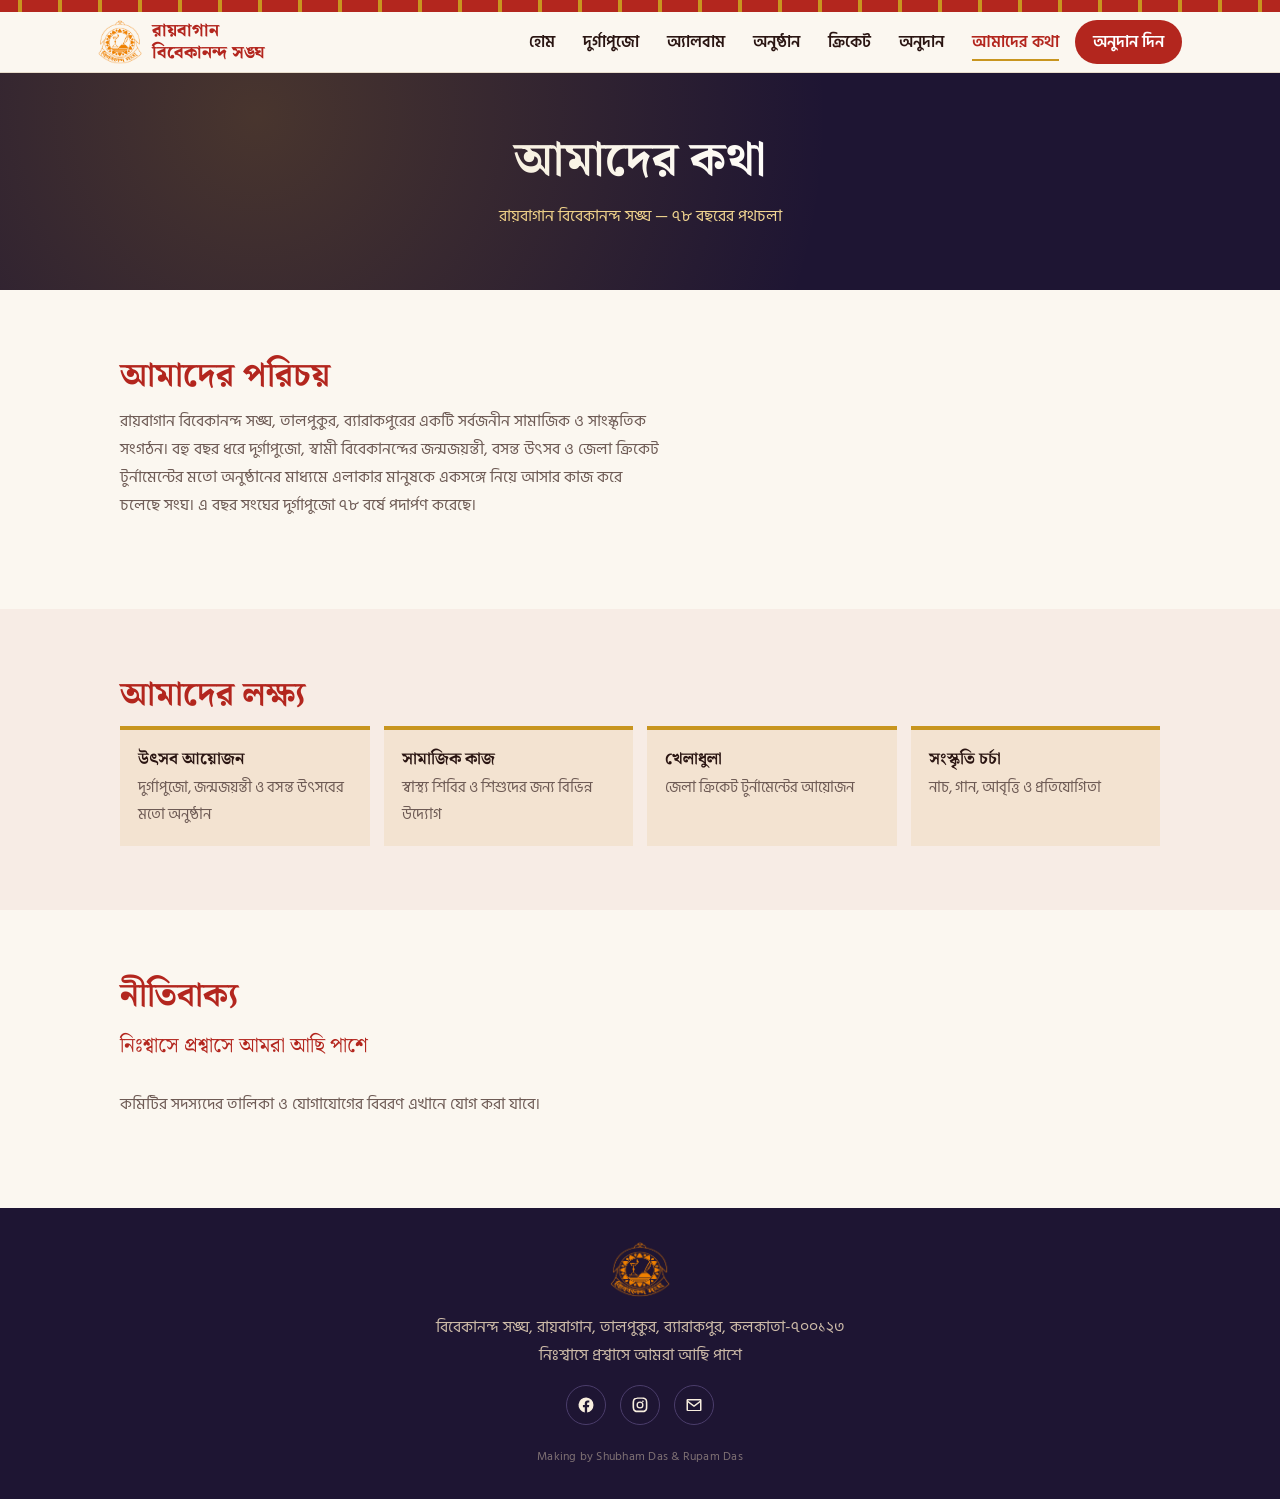
==== about.html @ 4ec78c26 "Add files via upload" ====
<!DOCTYPE html>
<html lang="bn">
<head>
<meta charset="utf-8">
<meta name="viewport" content="width=device-width, initial-scale=1, viewport-fit=cover">
<meta name="description" content="রায়বাগান বিবেকানন্দ সঙ্ঘের ইতিহাস, উদ্দেশ্য ও কমিটির পরিচিতি।">
<title>আমাদের কথা | রায়বাগান বিবেকানন্দ সঙ্ঘ</title>
<link rel="icon" href="assets/logo.png">
<link rel="stylesheet" href="css/style.css">
</head>
<body>
<div class="paar"></div>
<header>
<div class="bar">
<a class="brand" href="index.html"><img src="assets/logo.png" alt="লোগো">রায়বাগান<br>বিবেকানন্দ সঙ্ঘ</a>
<button class="burger" aria-label="মেনু" aria-controls="menu" aria-expanded="false"><span></span></button>
<nav id="menu"><ul>
<li><a class="" href="index.html">হোম</a></li>
<li><a class="" href="durga-puja.html">দুর্গাপুজো</a></li>
<li><a class="" href="album.html">অ্যালবাম</a></li>
<li><a class="" href="events.html">অনুষ্ঠান</a></li>
<li><a class="" href="cricket.html">ক্রিকেট</a></li>
<li><a class="" href="anudan.html">অনুদান</a></li>
<li><a class="active" href="about.html">আমাদের কথা</a></li>
<li><a class="cta" href="anudan.html">অনুদান দিন</a></li>
</ul></nav>
</div>
</header>
<div id="shade"></div>

<div class="pagehead"><h1>আমাদের কথা</h1><p>রায়বাগান বিবেকানন্দ সঙ্ঘ — ৭৮ বছরের পথচলা</p></div>

<section class="sec" data-reveal><div class="wrap">
<h2>আমাদের পরিচয়</h2>
<p class="sub">রায়বাগান বিবেকানন্দ সঙ্ঘ, তালপুকুর, ব্যারাকপুরের একটি সর্বজনীন সামাজিক ও সাংস্কৃতিক সংগঠন। বহু বছর ধরে দুর্গাপুজো, স্বামী বিবেকানন্দের জন্মজয়ন্তী, বসন্ত উৎসব ও জেলা ক্রিকেট টুর্নামেন্টের মতো অনুষ্ঠানের মাধ্যমে এলাকার মানুষকে একসঙ্গে নিয়ে আসার কাজ করে চলেছে সংঘ। এ বছর সংঘের দুর্গাপুজো ৭৮ বর্ষে পদার্পণ করেছে।</p>
</div></section>

<section class="sec alt" data-reveal><div class="wrap">
<h2>আমাদের লক্ষ্য</h2>
<div class="grid">
<div class="card"><h3>উৎসব আয়োজন</h3><p>দুর্গাপুজো, জন্মজয়ন্তী ও বসন্ত উৎসবের মতো অনুষ্ঠান</p></div>
<div class="card"><h3>সামাজিক কাজ</h3><p>স্বাস্থ্য শিবির ও শিশুদের জন্য বিভিন্ন উদ্যোগ</p></div>
<div class="card"><h3>খেলাধুলা</h3><p>জেলা ক্রিকেট টুর্নামেন্টের আয়োজন</p></div>
<div class="card"><h3>সংস্কৃতি চর্চা</h3><p>নাচ, গান, আবৃত্তি ও প্রতিযোগিতা</p></div>
</div>
</div></section>

<section class="sec" data-reveal><div class="wrap">
<h2>নীতিবাক্য</h2>
<p class="sub" style="font-family:'Noto Serif Bengali',serif;font-size:1.3rem;color:var(--red)">নিঃশ্বাসে প্রশ্বাসে আমরা আছি পাশে</p>
<p class="sub">কমিটির সদস্যদের তালিকা ও যোগাযোগের বিবরণ এখানে যোগ করা যাবে।</p>
</div></section>

<footer>
<img class="logo" src="assets/logo.png" alt="">
<p>বিবেকানন্দ সঙ্ঘ, রায়বাগান, তালপুকুর, ব্যারাকপুর, কলকাতা-৭০০১২৩<br>নিঃশ্বাসে প্রশ্বাসে আমরা আছি পাশে</p>
<div class="social">
<a href="https://facebook.com/" target="_blank" rel="noopener" aria-label="Facebook"><svg viewBox="0 0 24 24"><path d="M22 12a10 10 0 1 0-11.6 9.9v-7H7.9V12h2.5V9.8c0-2.5 1.5-3.9 3.8-3.9 1.1 0 2.2.2 2.2.2v2.4h-1.3c-1.2 0-1.6.8-1.6 1.6V12h2.8l-.4 2.9h-2.4v7A10 10 0 0 0 22 12"/></svg></a>
<a href="https://instagram.com/" target="_blank" rel="noopener" aria-label="Instagram"><svg viewBox="0 0 24 24"><path d="M12 2c2.7 0 3.1 0 4.1.1 1.1 0 1.8.2 2.4.5.7.2 1.2.6 1.7 1.1.5.5.8 1 1.1 1.7.2.6.4 1.3.5 2.4.1 1 .1 1.4.1 4.1s0 3.1-.1 4.1c0 1.1-.2 1.8-.5 2.4-.2.7-.6 1.2-1.1 1.7-.5.5-1 .8-1.7 1.1-.6.2-1.3.4-2.4.5-1 .1-1.4.1-4.1.1s-3.1 0-4.1-.1c-1.1 0-1.8-.2-2.4-.5-.7-.2-1.2-.6-1.7-1.1-.5-.5-.8-1-1.1-1.7-.2-.6-.4-1.3-.5-2.4C2 15.1 2 14.7 2 12s0-3.1.1-4.1c0-1.1.2-1.8.5-2.4.2-.7.6-1.2 1.1-1.7.5-.5 1-.8 1.7-1.1.6-.2 1.3-.4 2.4-.5C9 2 9.3 2 12 2m0 1.8c-2.6 0-3 0-4 .1-.9 0-1.4.2-1.7.3-.4.2-.7.4-1 .7-.3.3-.5.6-.7 1-.1.3-.3.8-.3 1.7-.1 1-.1 1.4-.1 4s0 3 .1 4c0 .9.2 1.4.3 1.7.2.4.4.7.7 1 .3.3.6.5 1 .7.3.1.8.3 1.7.3 1 .1 1.4.1 4 .1s3 0 4-.1c.9 0 1.4-.2 1.7-.3.4-.2.7-.4 1-.7.3-.3.5-.6.7-1 .1-.3.3-.8.3-1.7.1-1 .1-1.4.1-4s0-3-.1-4c0-.9-.2-1.4-.3-1.7-.2-.4-.4-.7-.7-1-.3-.3-.6-.5-1-.7-.3-.1-.8-.3-1.7-.3-1-.1-1.4-.1-4-.1m0 3.5a4.7 4.7 0 1 1 0 9.4 4.7 4.7 0 0 1 0-9.4m0 1.8a2.9 2.9 0 1 0 0 5.8 2.9 2.9 0 0 0 0-5.8m5-2a1.1 1.1 0 1 1-2.2 0 1.1 1.1 0 0 1 2.2 0"/></svg></a>
<a href="mailto:roybaganvs@gmail.com" target="_blank" rel="noopener" aria-label="Email"><svg viewBox="0 0 24 24"><path d="M2 5.5A1.5 1.5 0 0 1 3.5 4h17A1.5 1.5 0 0 1 22 5.5v13a1.5 1.5 0 0 1-1.5 1.5h-17A1.5 1.5 0 0 1 2 18.5v-13m2 .4v.5l8 5.8 8-5.8v-.5H4m16 2.9-7.4 5.4a1 1 0 0 1-1.2 0L4 8.8v9.7h16V8.8"/></svg></a>
</div>
<p class="credit">Making by Shubham Das &amp; Rupam Das</p>
</footer>
<script src="js/main.js"></script>
</body>
</html>
---- css/style.css ----
@import url('https://fonts.googleapis.com/css2?family=Noto+Serif+Bengali:wght@500;800&family=Hind+Siliguri:wght@400;500;600&display=swap');
:root{--paper:#FBF7F0;--ink:#2A1512;--red:#B3261E;--gold:#C8951F;--night:#1E1533;--mute:#6E5B55;--line:#E7DCCB}
*{box-sizing:border-box}
html{scroll-behavior:smooth;scroll-padding-top:80px;width:100%;max-width:100%;overflow-x:hidden}
body{margin:0;width:100%;max-width:100%;background:var(--paper);color:var(--ink);font-family:'Hind Siliguri',system-ui,sans-serif;line-height:1.75;overflow-x:hidden}
.wrap,section,header,footer,.hero,.pagehead{max-width:100vw}
h1,h2,h3,h4{font-family:'Noto Serif Bengali',Georgia,serif;line-height:1.35;margin:0}
a{color:inherit;text-decoration:none}
img{max-width:100%;display:block}
.wrap{max-width:1080px;margin:0 auto;padding:0 20px}
.paar{height:12px;background:repeating-linear-gradient(90deg,var(--red) 0 18px,var(--gold) 18px 22px,var(--red) 22px 40px)}

/* header */
header{position:sticky;top:0;z-index:50;background:rgba(251,247,240,.96);backdrop-filter:blur(8px);border-bottom:1px solid var(--line)}
.bar{display:flex;align-items:center;justify-content:space-between;gap:14px;max-width:1120px;margin:auto;padding:8px 18px}
.brand{display:flex;align-items:center;gap:10px;font-family:'Noto Serif Bengali',serif;font-weight:800;color:var(--red);font-size:clamp(.9rem,3.2vw,1.1rem);line-height:1.25}
.brand img{width:44px;height:44px;transition:transform .6s}
.brand:hover img{transform:rotate(360deg) scale(1.08)}
#menu ul{display:flex;gap:4px;list-style:none;margin:0;padding:0}
#menu a{position:relative;display:block;padding:8px 12px;font-weight:600;transition:color .25s,transform .25s}
#menu a:after{content:"";position:absolute;left:12px;right:12px;bottom:3px;height:2px;background:var(--gold);transform:scaleX(0);transform-origin:left;transition:transform .3s}
#menu a:hover,#menu a.active{color:var(--red)}
#menu a:hover:after,#menu a.active:after{transform:scaleX(1)}
#menu a.cta{background:var(--red);color:#fff;border-radius:999px;padding:8px 18px}
#menu a.cta:after{display:none}
#menu a.cta:hover{background:var(--gold);color:var(--ink)}
.burger{display:none;width:44px;height:44px;border:1px solid var(--line);border-radius:10px;background:#fff;cursor:pointer;padding:0;position:relative;z-index:70}
.burger:before,.burger span,.burger:after{content:"";position:absolute;left:11px;right:11px;height:2px;background:var(--red);transition:.3s}
.burger:before{top:14px}.burger span{top:21px}.burger:after{top:28px}
header.open .burger:before{top:21px;transform:rotate(45deg)}
header.open .burger:after{top:21px;transform:rotate(-45deg)}
header.open .burger span{opacity:0}
#shade{display:none}
@media(max-width:860px){
 .burger{display:block}
 #menu{position:fixed;top:0;right:0;bottom:0;width:min(78vw,300px);background:var(--night);padding:84px 22px 24px;transform:translateX(105%);transition:transform .4s cubic-bezier(.2,.8,.2,1);z-index:60;overflow-y:auto}
 #menu ul{flex-direction:column;gap:4px}
 #menu a{color:#F8EEDF;font-size:1.1rem;padding:12px 8px;border-bottom:1px solid #3A2F55}
 #menu a:hover,#menu a.active{color:var(--gold)}#menu a:after{display:none}
 #menu a.cta{margin-top:12px;text-align:center;border:0}
 header.open #menu{transform:none}
 header.open #shade{display:block;position:fixed;inset:0;background:rgba(0,0,0,.5);z-index:55}
}

/* hero */
.hero{position:relative;background:var(--night);color:#F8EEDF;text-align:center;overflow:hidden;min-height:min(84vh,720px);display:flex;align-items:center;justify-content:center}
.slide{position:absolute;inset:0;opacity:0;transition:opacity 1.6s ease}
.slide.on{opacity:1}
.slide i{position:absolute;inset:-24px;background-size:cover;background-position:center;filter:blur(22px) brightness(.7)}
.slide b{position:absolute;inset:0;background-size:contain;background-position:center;background-repeat:no-repeat}
.hero:after{content:"";position:absolute;inset:0;background:linear-gradient(180deg,rgba(20,10,28,.5),rgba(20,10,28,.78));z-index:1}
.hero .in{position:relative;z-index:2;padding:48px 18px 70px;width:100%}
.hero .biglogo{width:clamp(76px,18vw,116px);display:block;margin:0 auto 12px;filter:drop-shadow(0 2px 8px rgba(0,0,0,.6))}
.hero h1{font-size:clamp(1.9rem,7.5vw,4.2rem);font-weight:800;text-shadow:0 3px 18px rgba(0,0,0,.7)}
.hero .en{margin:4px 0 0;color:#F3D896;font-weight:500;letter-spacing:.05em;font-size:clamp(1rem,3vw,1.25rem)}
.tag{display:inline-block;margin-top:20px;padding:8px 18px;border-top:2px solid var(--gold);border-bottom:2px solid var(--gold);font-family:'Noto Serif Bengali',serif;font-size:clamp(1rem,3.4vw,1.5rem)}
.btns{display:flex;gap:12px;flex-wrap:wrap;justify-content:center;margin-top:24px}
.btn{display:inline-block;padding:11px 22px;border-radius:999px;font-weight:600;border:2px solid var(--gold);color:#fff;transition:transform .25s,background .25s}
.btn:hover{transform:translateY(-3px)}
.btn.fill{background:var(--gold);color:var(--ink)}
#dots{position:absolute;bottom:16px;left:0;right:0;display:flex;justify-content:center;gap:8px;z-index:3}
#dots button{width:11px;height:11px;border-radius:50%;border:1px solid #F3D896;background:transparent;padding:0;cursor:pointer}
#dots button.on{background:#F3D896}

/* page header (inner pages) */
.pagehead{background:var(--night);color:#F8EEDF;text-align:center;padding:56px 18px 44px;position:relative;overflow:hidden}
.pagehead h1{font-size:clamp(1.8rem,6vw,3rem);color:#fff}
.pagehead p{color:#F3D896;margin-top:8px}
.pagehead:before{content:"";position:absolute;inset:0;background:radial-gradient(circle at 20% 20%,rgba(200,149,31,.25),transparent 55%)}

/* sections / reveal */
.sec{padding:clamp(40px,8vw,64px) 0}
.sec h2{font-size:clamp(1.4rem,4.5vw,2.1rem);color:var(--red);margin-bottom:8px}
.sub{color:var(--mute);max-width:60ch;margin:0 0 26px}
.alt{background:rgba(179,38,30,.05)}
.dark{background:var(--night);color:#F8EEDF}.dark h2{color:var(--gold)}.dark .sub{color:#CDBBA8}
/* content is visible by default; JS only adds a subtle fade-in.
   if JS ever fails to load, nothing stays hidden. */
.reveal-pre{opacity:0;transform:translateY(24px);transition:opacity .7s ease,transform .7s ease}
.reveal-pre.reveal-show{opacity:1;transform:none}

.grid{display:grid;grid-template-columns:repeat(auto-fit,minmax(200px,1fr));gap:14px}
.card{padding:18px;border-top:4px solid var(--gold);background:rgba(200,149,31,.1);transition:transform .3s}
.card:hover{transform:translateY(-5px)}
.card h3{font-size:1.05rem;margin-bottom:4px}.card p{margin:0;color:var(--mute);font-size:.95rem}

.gal{display:grid;grid-template-columns:repeat(auto-fit,minmax(220px,1fr));gap:16px}
.gal figure{margin:0;border-radius:6px;overflow:hidden;background:#000;position:relative}
.gal img{width:100%;height:280px;object-fit:cover;transition:transform .5s}
.gal figure:hover img{transform:scale(1.07)}
.gal figcaption{position:absolute;left:0;right:0;bottom:0;padding:10px 12px;background:linear-gradient(0deg,rgba(0,0,0,.75),transparent);color:#fff;font-size:.9rem}

.yr{display:flex;flex-direction:column;justify-content:flex-end;min-height:190px;padding:16px;color:#fff;border-radius:4px 4px 40px 4px;transition:transform .3s}
.yr:hover{transform:translateY(-6px) rotate(-1deg)}
.yr b{font-family:'Noto Serif Bengali',serif;font-size:1.7rem}.yr span{font-size:.85rem;opacity:.9}
.y1{background:linear-gradient(160deg,#B3261E,#5B0F2B)}.y2{background:linear-gradient(160deg,#C8951F,#7A4A0C)}.y3{background:linear-gradient(160deg,#3D2C6B,#1E1533)}.y4{background:linear-gradient(160deg,#1F6F5C,#0F3B33)}

.fix{display:grid;gap:10px;max-width:640px}
.fix div{display:flex;justify-content:space-between;gap:12px;flex-wrap:wrap;padding:12px 16px;border:1px solid #4B3D6B;border-radius:6px;transition:border-color .3s}
.fix div:hover{border-color:var(--gold)}

.formbox{display:flex;gap:20px;align-items:center;justify-content:space-between;flex-wrap:wrap;border:2px dashed var(--red);padding:24px;border-radius:8px}
.formbox h2{margin:0 0 4px}.formbox .sub{margin:0}

/* donation page */
.donate-grid{display:grid;grid-template-columns:repeat(auto-fit,minmax(240px,1fr));gap:18px;margin-top:8px}
.dcard{background:#fff;border:1px solid var(--line);border-radius:10px;padding:22px;text-align:center;transition:transform .3s,box-shadow .3s}
.dcard:hover{transform:translateY(-6px);box-shadow:0 12px 28px rgba(179,38,30,.12)}
.dcard .ic{font-size:2rem}
.dcard h3{margin:10px 0 6px;color:var(--red)}
.upi-box{background:var(--night);color:#F8EEDF;border-radius:10px;padding:26px;display:flex;gap:20px;align-items:center;flex-wrap:wrap;justify-content:space-between}
.upi-box code{background:rgba(255,255,255,.1);padding:8px 14px;border-radius:6px;font-size:1.05rem;color:var(--gold)}
.thanks{border-left:4px solid var(--gold);padding:14px 18px;background:rgba(200,149,31,.08);margin-top:24px}

/* footer */
footer{background:var(--night);color:#CDBBA8;text-align:center;padding:34px 18px 20px}
footer .logo{width:60px;margin:0 auto 10px}
.social{display:flex;gap:14px;justify-content:center;margin:16px 0}
.social a{width:40px;height:40px;border-radius:50%;border:1px solid #4B3D6B;display:flex;align-items:center;justify-content:center;transition:transform .25s,background .25s,border-color .25s}
.social a:hover{transform:translateY(-4px);background:var(--gold);border-color:var(--gold)}
.social svg{width:18px;height:18px;fill:#F8EEDF}
.social a:hover svg{fill:#1E1533}
.credit{font-size:.72rem;opacity:.55;margin-top:22px;letter-spacing:.02em}
:focus-visible{outline:3px solid var(--gold);outline-offset:3px}
@media(prefers-reduced-motion:reduce){*{animation-duration:.01s!important;transition:none!important}html{scroll-behavior:auto}}

/* opening splash — logo intro on the homepage */
#splash{position:fixed;inset:0;z-index:100;background:var(--night);display:flex;align-items:center;justify-content:center;text-align:center;color:#F8EEDF;animation:splashOut .9s ease 2.6s forwards}
.nosplash #splash{display:none}
.sp-in{padding:24px}
.sp-logo{position:relative;width:min(46vw,190px);height:min(46vw,190px);margin:0 auto 20px}
.sp-logo img{width:100%;height:100%;object-fit:contain;animation:sp-pop 1.1s cubic-bezier(.2,.9,.3,1.2) both}
.sp-logo:before{content:"";position:absolute;inset:-14px;border:2px dashed var(--gold);border-radius:50%;animation:sp-spin 9s linear infinite;opacity:.8}
#splash h2{font-family:'Noto Serif Bengali',serif;font-size:clamp(1.5rem,6vw,2.4rem);animation:sp-rise .9s ease .6s both}
#splash p{margin:6px 0 0;color:#F3D896;font-size:clamp(1rem,3.6vw,1.3rem);animation:sp-rise .9s ease 1s both}
@keyframes sp-pop{from{opacity:0;transform:scale(.5) rotate(-12deg)}to{opacity:1;transform:none}}
@keyframes sp-rise{from{opacity:0;transform:translateY(16px)}to{opacity:1;transform:none}}
@keyframes sp-spin{to{transform:rotate(360deg)}}
@keyframes splashOut{to{opacity:0;visibility:hidden;pointer-events:none}}
@media(prefers-reduced-motion:reduce){#splash{animation:splashOut .01s linear 1.2s forwards}.sp-logo img,#splash h2,#splash p{animation:none;opacity:1}}
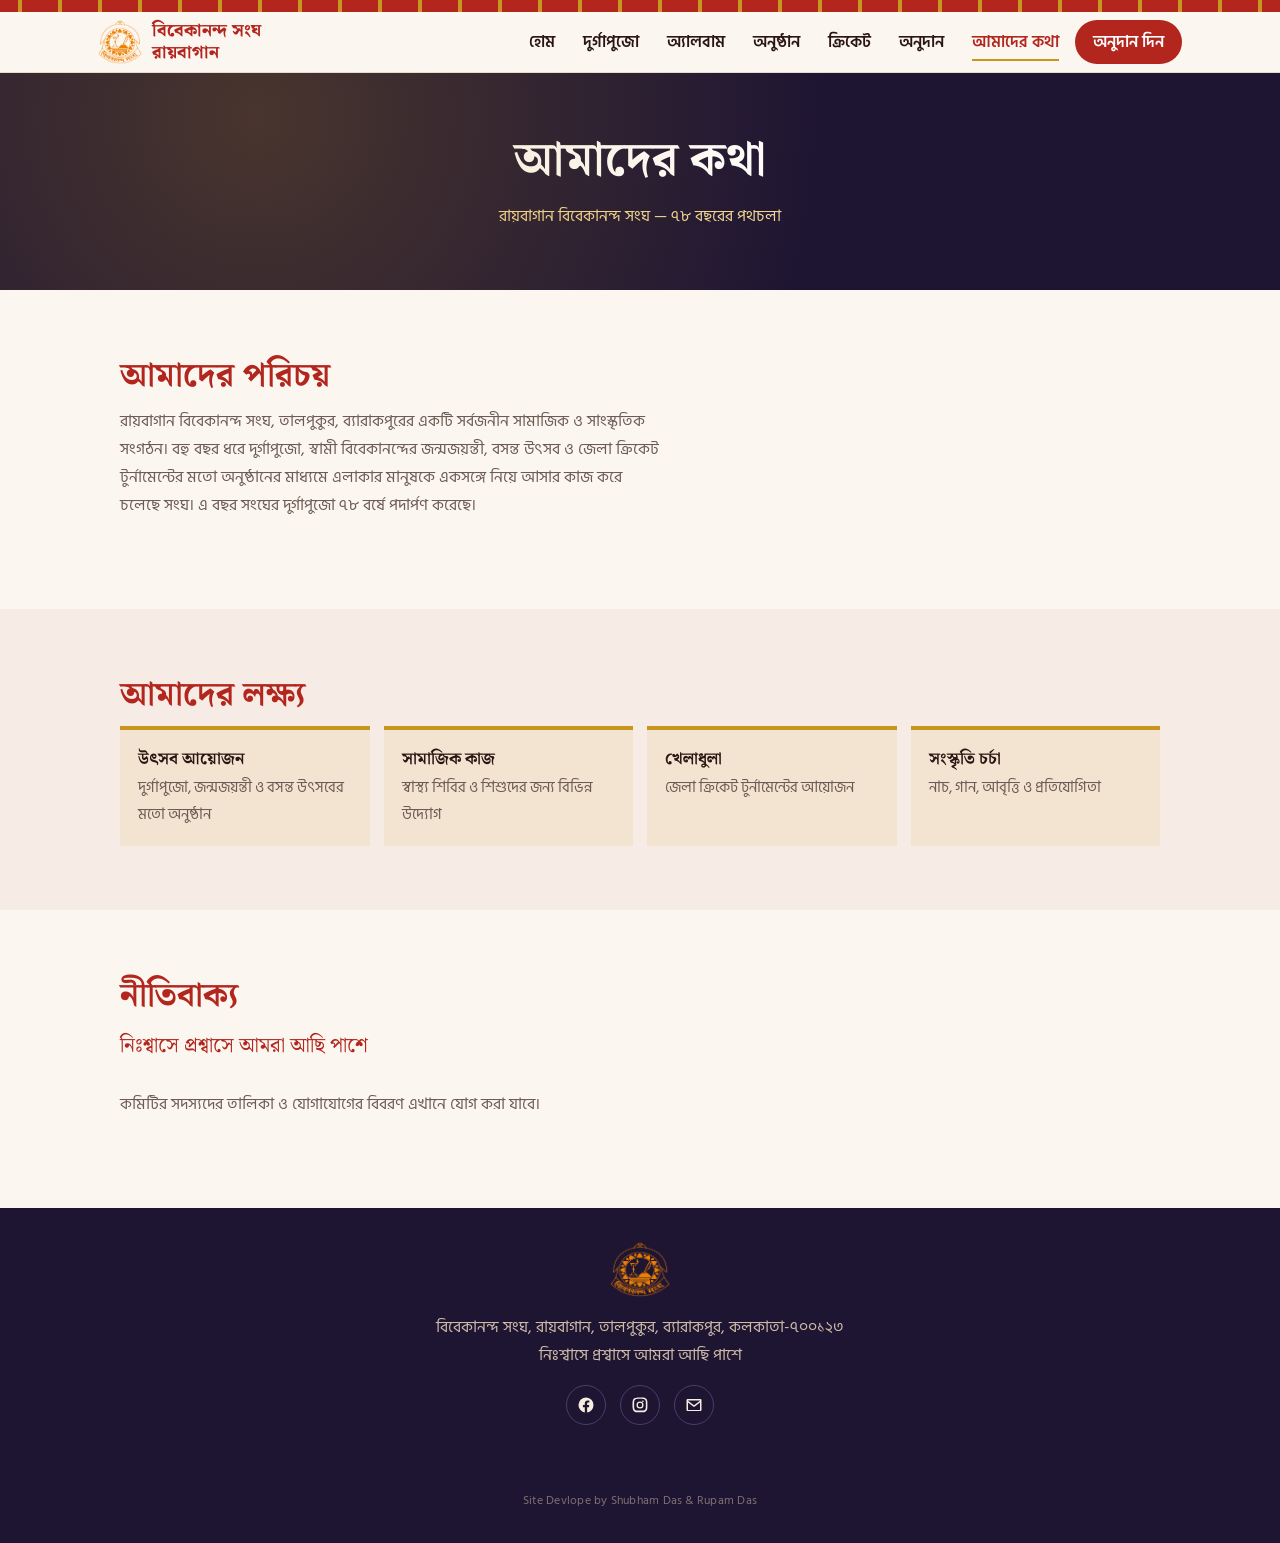
==== commit 212b6c9c: "Update about.html" ====
--- a/about.html
+++ b/about.html
@@ -3,8 +3,20 @@
 <head>
 <meta charset="utf-8">
 <meta name="viewport" content="width=device-width, initial-scale=1, viewport-fit=cover">
-<meta name="description" content="রায়বাগান বিবেকানন্দ সঙ্ঘের ইতিহাস, উদ্দেশ্য ও কমিটির পরিচিতি।">
-<title>আমাদের কথা | রায়বাগান বিবেকানন্দ সঙ্ঘ</title>
+<meta name="description" content="রায়বাগান বিবেকানন্দ সংঘের ইতিহাস, উদ্দেশ্য ও কমিটির পরিচিতি।">
+<meta property="og:type" content="website">
+<meta property="og:site_name" content="রায়বাগান বিবেকানন্দ সংঘ">
+<meta property="og:title" content="আমাদের কথা | রায়বাগান বিবেকানন্দ সংঘ">
+<meta property="og:description" content="রায়বাগান বিবেকানন্দ সংঘের ইতিহাস, উদ্দেশ্য ও কমিটির পরিচিতি।">
+<meta property="og:image" content="https://suvo2007.github.io/roybagan-vivekananda-sangha/assets/og-image.jpg">
+<meta property="og:url" content="https://suvo2007.github.io/roybagan-vivekananda-sangha/about.html">
+<meta property="og:locale" content="bn_IN">
+<meta name="twitter:card" content="summary_large_image">
+<meta name="twitter:title" content="আমাদের কথা | রায়বাগান বিবেকানন্দ সংঘ">
+<meta name="twitter:description" content="রায়বাগান বিবেকানন্দ সংঘের ইতিহাস, উদ্দেশ্য ও কমিটির পরিচিতি।">
+<meta name="twitter:image" content="https://suvo2007.github.io/roybagan-vivekananda-sangha/assets/og-image.jpg">
+<link rel="canonical" href="https://suvo2007.github.io/roybagan-vivekananda-sangha/about.html">
+<title>আমাদের কথা | রায়বাগান বিবেকানন্দ সংঘ</title>
 <link rel="icon" href="assets/logo.png">
 <link rel="stylesheet" href="css/style.css">
 </head>
@@ -12,8 +24,9 @@
 <div class="paar"></div>
 <header>
 <div class="bar">
-<a class="brand" href="index.html"><img src="assets/logo.png" alt="লোগো">রায়বাগান<br>বিবেকানন্দ সঙ্ঘ</a>
-<button class="burger" aria-label="মেনু" aria-controls="menu" aria-expanded="false"><span></span></button>
+<input type="checkbox" id="menuToggle" class="menuToggle">
+<a class="brand" href="index.html"><img src="assets/logo.png" alt="লোগো">বিবেকানন্দ সংঘ<br>রায়বাগান</a>
+<label for="menuToggle" class="burger" aria-label="মেনু"><span></span></label>
 <nav id="menu"><ul>
 <li><a class="" href="index.html">হোম</a></li>
 <li><a class="" href="durga-puja.html">দুর্গাপুজো</a></li>
@@ -28,11 +41,11 @@
 </header>
 <div id="shade"></div>
 
-<div class="pagehead"><h1>আমাদের কথা</h1><p>রায়বাগান বিবেকানন্দ সঙ্ঘ — ৭৮ বছরের পথচলা</p></div>
+<div class="pagehead"><h1>আমাদের কথা</h1><p>রায়বাগান বিবেকানন্দ সংঘ — ৭৮ বছরের পথচলা</p></div>
 
 <section class="sec" data-reveal><div class="wrap">
 <h2>আমাদের পরিচয়</h2>
-<p class="sub">রায়বাগান বিবেকানন্দ সঙ্ঘ, তালপুকুর, ব্যারাকপুরের একটি সর্বজনীন সামাজিক ও সাংস্কৃতিক সংগঠন। বহু বছর ধরে দুর্গাপুজো, স্বামী বিবেকানন্দের জন্মজয়ন্তী, বসন্ত উৎসব ও জেলা ক্রিকেট টুর্নামেন্টের মতো অনুষ্ঠানের মাধ্যমে এলাকার মানুষকে একসঙ্গে নিয়ে আসার কাজ করে চলেছে সংঘ। এ বছর সংঘের দুর্গাপুজো ৭৮ বর্ষে পদার্পণ করেছে।</p>
+<p class="sub">রায়বাগান বিবেকানন্দ সংঘ, তালপুকুর, ব্যারাকপুরের একটি সর্বজনীন সামাজিক ও সাংস্কৃতিক সংগঠন। বহু বছর ধরে দুর্গাপুজো, স্বামী বিবেকানন্দের জন্মজয়ন্তী, বসন্ত উৎসব ও জেলা ক্রিকেট টুর্নামেন্টের মতো অনুষ্ঠানের মাধ্যমে এলাকার মানুষকে একসঙ্গে নিয়ে আসার কাজ করে চলেছে সংঘ। এ বছর সংঘের দুর্গাপুজো ৭৮ বর্ষে পদার্পণ করেছে।</p>
 </div></section>
 
 <section class="sec alt" data-reveal><div class="wrap">
@@ -53,14 +66,17 @@
 
 <footer>
 <img class="logo" src="assets/logo.png" alt="">
-<p>বিবেকানন্দ সঙ্ঘ, রায়বাগান, তালপুকুর, ব্যারাকপুর, কলকাতা-৭০০১২৩<br>নিঃশ্বাসে প্রশ্বাসে আমরা আছি পাশে</p>
+<p>বিবেকানন্দ সংঘ, রায়বাগান, তালপুকুর, ব্যারাকপুর, কলকাতা-৭০০১২৩<br>নিঃশ্বাসে প্রশ্বাসে আমরা আছি পাশে</p>
 <div class="social">
 <a href="https://facebook.com/" target="_blank" rel="noopener" aria-label="Facebook"><svg viewBox="0 0 24 24"><path d="M22 12a10 10 0 1 0-11.6 9.9v-7H7.9V12h2.5V9.8c0-2.5 1.5-3.9 3.8-3.9 1.1 0 2.2.2 2.2.2v2.4h-1.3c-1.2 0-1.6.8-1.6 1.6V12h2.8l-.4 2.9h-2.4v7A10 10 0 0 0 22 12"/></svg></a>
 <a href="https://instagram.com/" target="_blank" rel="noopener" aria-label="Instagram"><svg viewBox="0 0 24 24"><path d="M12 2c2.7 0 3.1 0 4.1.1 1.1 0 1.8.2 2.4.5.7.2 1.2.6 1.7 1.1.5.5.8 1 1.1 1.7.2.6.4 1.3.5 2.4.1 1 .1 1.4.1 4.1s0 3.1-.1 4.1c0 1.1-.2 1.8-.5 2.4-.2.7-.6 1.2-1.1 1.7-.5.5-1 .8-1.7 1.1-.6.2-1.3.4-2.4.5-1 .1-1.4.1-4.1.1s-3.1 0-4.1-.1c-1.1 0-1.8-.2-2.4-.5-.7-.2-1.2-.6-1.7-1.1-.5-.5-.8-1-1.1-1.7-.2-.6-.4-1.3-.5-2.4C2 15.1 2 14.7 2 12s0-3.1.1-4.1c0-1.1.2-1.8.5-2.4.2-.7.6-1.2 1.1-1.7.5-.5 1-.8 1.7-1.1.6-.2 1.3-.4 2.4-.5C9 2 9.3 2 12 2m0 1.8c-2.6 0-3 0-4 .1-.9 0-1.4.2-1.7.3-.4.2-.7.4-1 .7-.3.3-.5.6-.7 1-.1.3-.3.8-.3 1.7-.1 1-.1 1.4-.1 4s0 3 .1 4c0 .9.2 1.4.3 1.7.2.4.4.7.7 1 .3.3.6.5 1 .7.3.1.8.3 1.7.3 1 .1 1.4.1 4 .1s3 0 4-.1c.9 0 1.4-.2 1.7-.3.4-.2.7-.4 1-.7.3-.3.5-.6.7-1 .1-.3.3-.8.3-1.7.1-1 .1-1.4.1-4s0-3-.1-4c0-.9-.2-1.4-.3-1.7-.2-.4-.4-.7-.7-1-.3-.3-.6-.5-1-.7-.3-.1-.8-.3-1.7-.3-1-.1-1.4-.1-4-.1m0 3.5a4.7 4.7 0 1 1 0 9.4 4.7 4.7 0 0 1 0-9.4m0 1.8a2.9 2.9 0 1 0 0 5.8 2.9 2.9 0 0 0 0-5.8m5-2a1.1 1.1 0 1 1-2.2 0 1.1 1.1 0 0 1 2.2 0"/></svg></a>
 <a href="mailto:roybaganvs@gmail.com" target="_blank" rel="noopener" aria-label="Email"><svg viewBox="0 0 24 24"><path d="M2 5.5A1.5 1.5 0 0 1 3.5 4h17A1.5 1.5 0 0 1 22 5.5v13a1.5 1.5 0 0 1-1.5 1.5h-17A1.5 1.5 0 0 1 2 18.5v-13m2 .4v.5l8 5.8 8-5.8v-.5H4m16 2.9-7.4 5.4a1 1 0 0 1-1.2 0L4 8.8v9.7h16V8.8"/></svg></a>
 </div>
-<p class="credit">Making by Shubham Das &amp; Rupam Das</p>
+<div id="google_translate_element" class="gtranslate"></div>
+<p class="credit">Site Devlope by Shubham Das &amp; Rupam Das</p>
 </footer>
+<script>function googleTranslateElementInit(){new google.translate.TranslateElement({pageLanguage:"bn",includedLanguages:"en,hi",layout:google.translate.TranslateElement.InlineLayout.SIMPLE},"google_translate_element");}</script>
+<script src="https://translate.google.com/translate_a/element.js?cb=googleTranslateElementInit"></script>
 <script src="js/main.js"></script>
 </body>
 </html>
--- a/css/style.css
+++ b/css/style.css
@@ -11,12 +11,18 @@
 .paar{height:12px;background:repeating-linear-gradient(90deg,var(--red) 0 18px,var(--gold) 18px 22px,var(--red) 22px 40px)}
 
 /* header */
-header{position:sticky;top:0;z-index:50;background:rgba(251,247,240,.96);backdrop-filter:blur(8px);border-bottom:1px solid var(--line)}
+/* NOTE: header deliberately has NO backdrop-filter / filter / transform.
+   Any of those make this element a "containing block" for position:fixed
+   descendants in most mobile browsers — which is exactly why the mobile
+   menu drawer was being capped to the header's own height earlier instead
+   of the full screen. Don't add blur/filter/transform back onto header
+   without re-testing the mobile menu afterwards. */
+header{position:sticky;top:0;z-index:50;background:rgba(251,247,240,.98);border-bottom:1px solid var(--line)}
 .bar{display:flex;align-items:center;justify-content:space-between;gap:14px;max-width:1120px;margin:auto;padding:8px 18px}
 .brand{display:flex;align-items:center;gap:10px;font-family:'Noto Serif Bengali',serif;font-weight:800;color:var(--red);font-size:clamp(.9rem,3.2vw,1.1rem);line-height:1.25}
 .brand img{width:44px;height:44px;transition:transform .6s}
 .brand:hover img{transform:rotate(360deg) scale(1.08)}
-#menu ul{display:flex;gap:4px;list-style:none;margin:0;padding:0}
+#menu ul{display:flex;gap:4px;list-style:none;margin:0;padding:0;align-items:center}
 #menu a{position:relative;display:block;padding:8px 12px;font-weight:600;transition:color .25s,transform .25s}
 #menu a:after{content:"";position:absolute;left:12px;right:12px;bottom:3px;height:2px;background:var(--gold);transform:scaleX(0);transform-origin:left;transition:transform .3s}
 #menu a:hover,#menu a.active{color:var(--red)}
@@ -24,22 +30,26 @@
 #menu a.cta{background:var(--red);color:#fff;border-radius:999px;padding:8px 18px}
 #menu a.cta:after{display:none}
 #menu a.cta:hover{background:var(--gold);color:var(--ink)}
+.menuToggle{position:absolute;opacity:0;width:1px;height:1px;pointer-events:none}
 .burger{display:none;width:44px;height:44px;border:1px solid var(--line);border-radius:10px;background:#fff;cursor:pointer;padding:0;position:relative;z-index:70}
 .burger:before,.burger span,.burger:after{content:"";position:absolute;left:11px;right:11px;height:2px;background:var(--red);transition:.3s}
 .burger:before{top:14px}.burger span{top:21px}.burger:after{top:28px}
-header.open .burger:before{top:21px;transform:rotate(45deg)}
-header.open .burger:after{top:21px;transform:rotate(-45deg)}
-header.open .burger span{opacity:0}
+/* works even if JS never loads: the checkbox (hidden) + its label (the burger
+   button) toggle everything with pure CSS. JS, when it does load, only adds
+   the dimmed backdrop-click-to-close and auto-close-on-link-tap extras. */
+.menuToggle:checked ~ .burger:before,header.open .burger:before{top:21px;transform:rotate(45deg)}
+.menuToggle:checked ~ .burger:after,header.open .burger:after{top:21px;transform:rotate(-45deg)}
+.menuToggle:checked ~ .burger span,header.open .burger span{opacity:0}
 #shade{display:none}
 @media(max-width:860px){
  .burger{display:block}
- #menu{position:fixed;top:0;right:0;bottom:0;width:min(78vw,300px);background:var(--night);padding:84px 22px 24px;transform:translateX(105%);transition:transform .4s cubic-bezier(.2,.8,.2,1);z-index:60;overflow-y:auto}
+ #menu{position:fixed;top:0;right:0;bottom:0;height:auto;width:min(78vw,300px);background:var(--night);padding:calc(env(safe-area-inset-top,0px) + 28px) 22px 24px;transform:translateX(105%);transition:transform .4s cubic-bezier(.2,.8,.2,1);z-index:60;overflow-y:auto}
  #menu ul{flex-direction:column;gap:4px}
  #menu a{color:#F8EEDF;font-size:1.1rem;padding:12px 8px;border-bottom:1px solid #3A2F55}
  #menu a:hover,#menu a.active{color:var(--gold)}#menu a:after{display:none}
  #menu a.cta{margin-top:12px;text-align:center;border:0}
- header.open #menu{transform:none}
- header.open #shade{display:block;position:fixed;inset:0;background:rgba(0,0,0,.5);z-index:55}
+ .menuToggle:checked ~ #menu,header.open #menu{transform:none}
+ .menuToggle:checked ~ #shade,header.open #shade{display:block;position:fixed;inset:0;background:rgba(0,0,0,.5);z-index:55}
 }
 
 /* hero */
@@ -113,6 +123,15 @@
 .thanks{border-left:4px solid var(--gold);padding:14px 18px;background:rgba(200,149,31,.08);margin-top:24px}
 
 /* footer */
+/* the translate widget lives in the footer, not the header — the footer has
+   no position:sticky/fixed of its own, so there's nothing for Google's
+   script to collide with the way it did before. */
+.gtranslate{margin:16px auto 0;display:inline-block}
+.gtranslate .goog-te-gadget{font-family:'Hind Siliguri',sans-serif!important;font-size:.85rem!important;color:#CDBBA8!important}
+.gtranslate .goog-te-gadget img{display:none!important}
+.gtranslate select.goog-te-combo{font-size:.85rem;padding:6px 10px;border:1px solid #4B3D6B;border-radius:8px;background:#2A2040;color:#F8EEDF;font-family:'Hind Siliguri',sans-serif}
+body>.skiptranslate.goog-te-gadget,iframe.goog-te-banner-frame{display:none!important}
+body{top:0!important}
 footer{background:var(--night);color:#CDBBA8;text-align:center;padding:34px 18px 20px}
 footer .logo{width:60px;margin:0 auto 10px}
 .social{display:flex;gap:14px;justify-content:center;margin:16px 0}
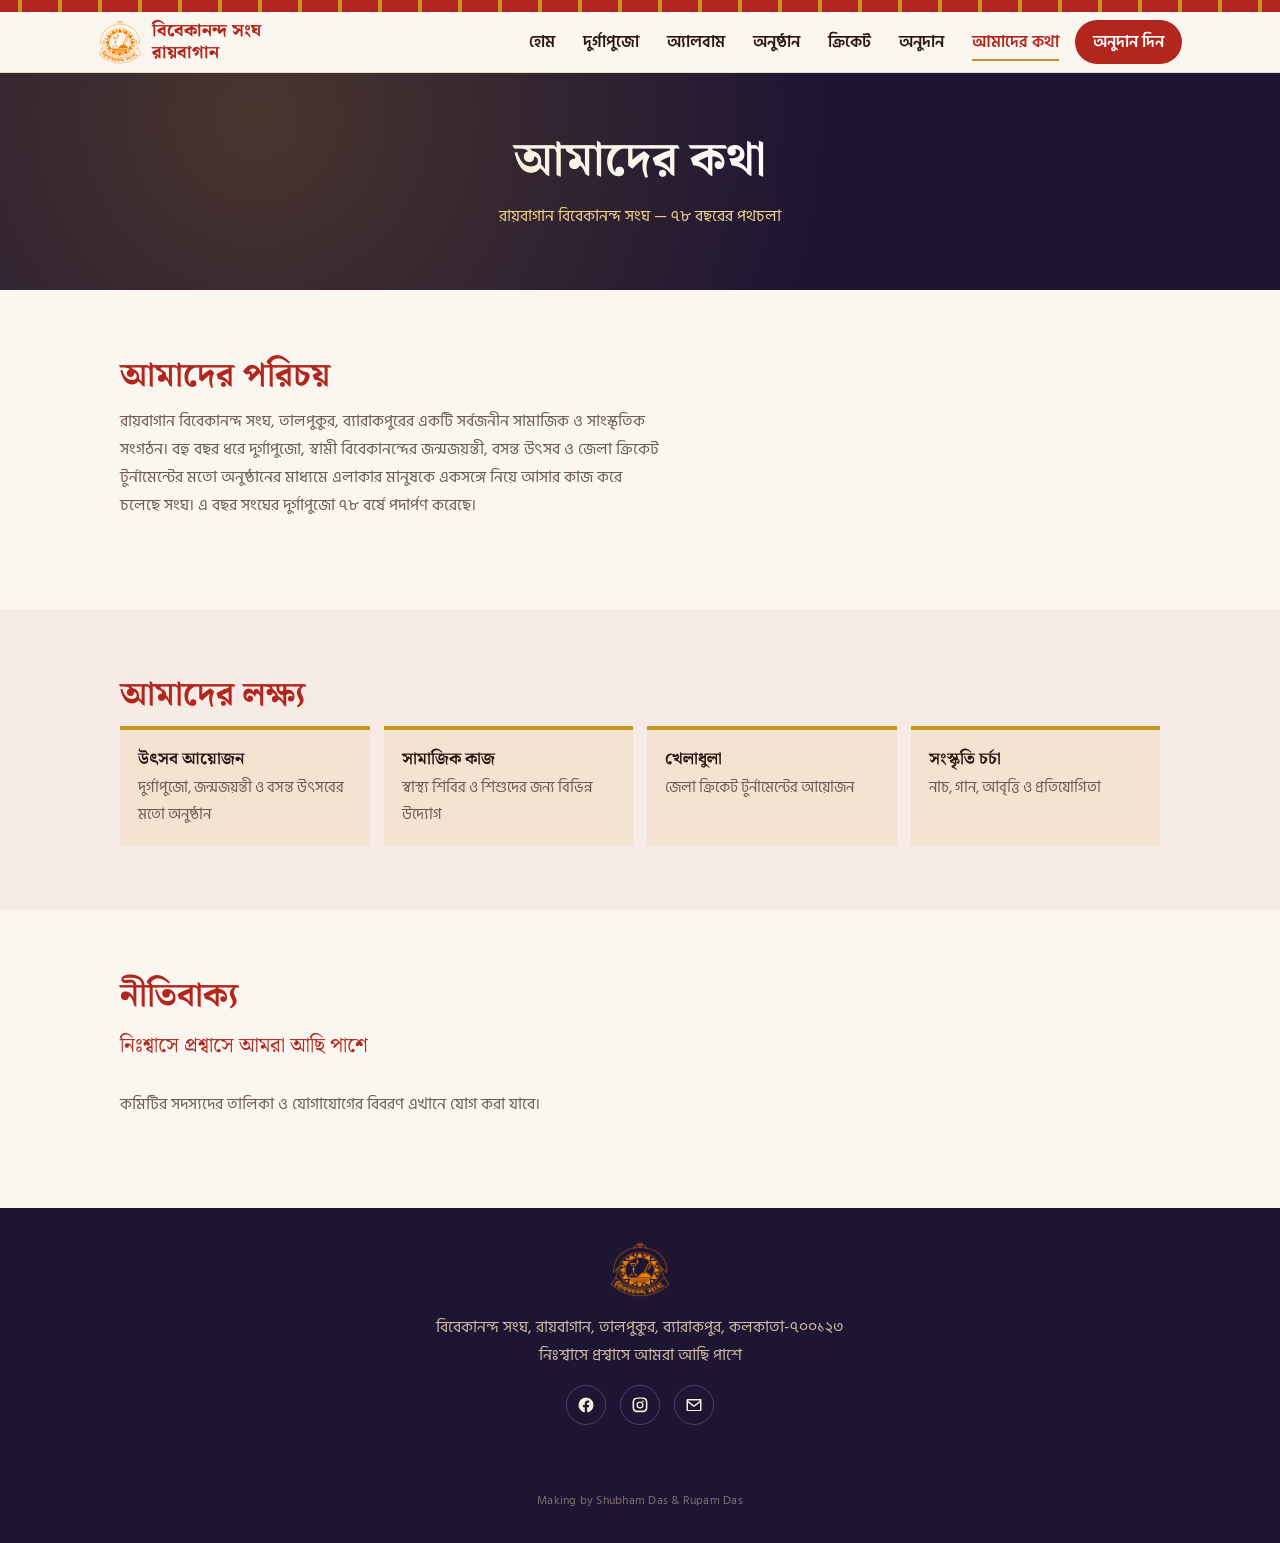
==== commit 31559764: "Update about.html" ====
--- a/about.html
+++ b/about.html
@@ -8,14 +8,14 @@
 <meta property="og:site_name" content="রায়বাগান বিবেকানন্দ সংঘ">
 <meta property="og:title" content="আমাদের কথা | রায়বাগান বিবেকানন্দ সংঘ">
 <meta property="og:description" content="রায়বাগান বিবেকানন্দ সংঘের ইতিহাস, উদ্দেশ্য ও কমিটির পরিচিতি।">
-<meta property="og:image" content="https://suvo2007.github.io/roybagan-vivekananda-sangha/assets/og-image.jpg">
-<meta property="og:url" content="https://suvo2007.github.io/roybagan-vivekananda-sangha/about.html">
+<meta property="og:image" content="https://vsrclub.in/assets/og-image.jpg">
+<meta property="og:url" content="https://vsrclub.in/about.html">
 <meta property="og:locale" content="bn_IN">
 <meta name="twitter:card" content="summary_large_image">
 <meta name="twitter:title" content="আমাদের কথা | রায়বাগান বিবেকানন্দ সংঘ">
 <meta name="twitter:description" content="রায়বাগান বিবেকানন্দ সংঘের ইতিহাস, উদ্দেশ্য ও কমিটির পরিচিতি।">
-<meta name="twitter:image" content="https://suvo2007.github.io/roybagan-vivekananda-sangha/assets/og-image.jpg">
-<link rel="canonical" href="https://suvo2007.github.io/roybagan-vivekananda-sangha/about.html">
+<meta name="twitter:image" content="https://vsrclub.in/assets/og-image.jpg">
+<link rel="canonical" href="https://vsrclub.in/about.html">
 <title>আমাদের কথা | রায়বাগান বিবেকানন্দ সংঘ</title>
 <link rel="icon" href="assets/logo.png">
 <link rel="stylesheet" href="css/style.css">
@@ -73,7 +73,7 @@
 <a href="mailto:roybaganvs@gmail.com" target="_blank" rel="noopener" aria-label="Email"><svg viewBox="0 0 24 24"><path d="M2 5.5A1.5 1.5 0 0 1 3.5 4h17A1.5 1.5 0 0 1 22 5.5v13a1.5 1.5 0 0 1-1.5 1.5h-17A1.5 1.5 0 0 1 2 18.5v-13m2 .4v.5l8 5.8 8-5.8v-.5H4m16 2.9-7.4 5.4a1 1 0 0 1-1.2 0L4 8.8v9.7h16V8.8"/></svg></a>
 </div>
 <div id="google_translate_element" class="gtranslate"></div>
-<p class="credit">Site Devlope by Shubham Das &amp; Rupam Das</p>
+<p class="credit">Making by Shubham Das &amp; Rupam Das</p>
 </footer>
 <script>function googleTranslateElementInit(){new google.translate.TranslateElement({pageLanguage:"bn",includedLanguages:"en,hi",layout:google.translate.TranslateElement.InlineLayout.SIMPLE},"google_translate_element");}</script>
 <script src="https://translate.google.com/translate_a/element.js?cb=googleTranslateElementInit"></script>
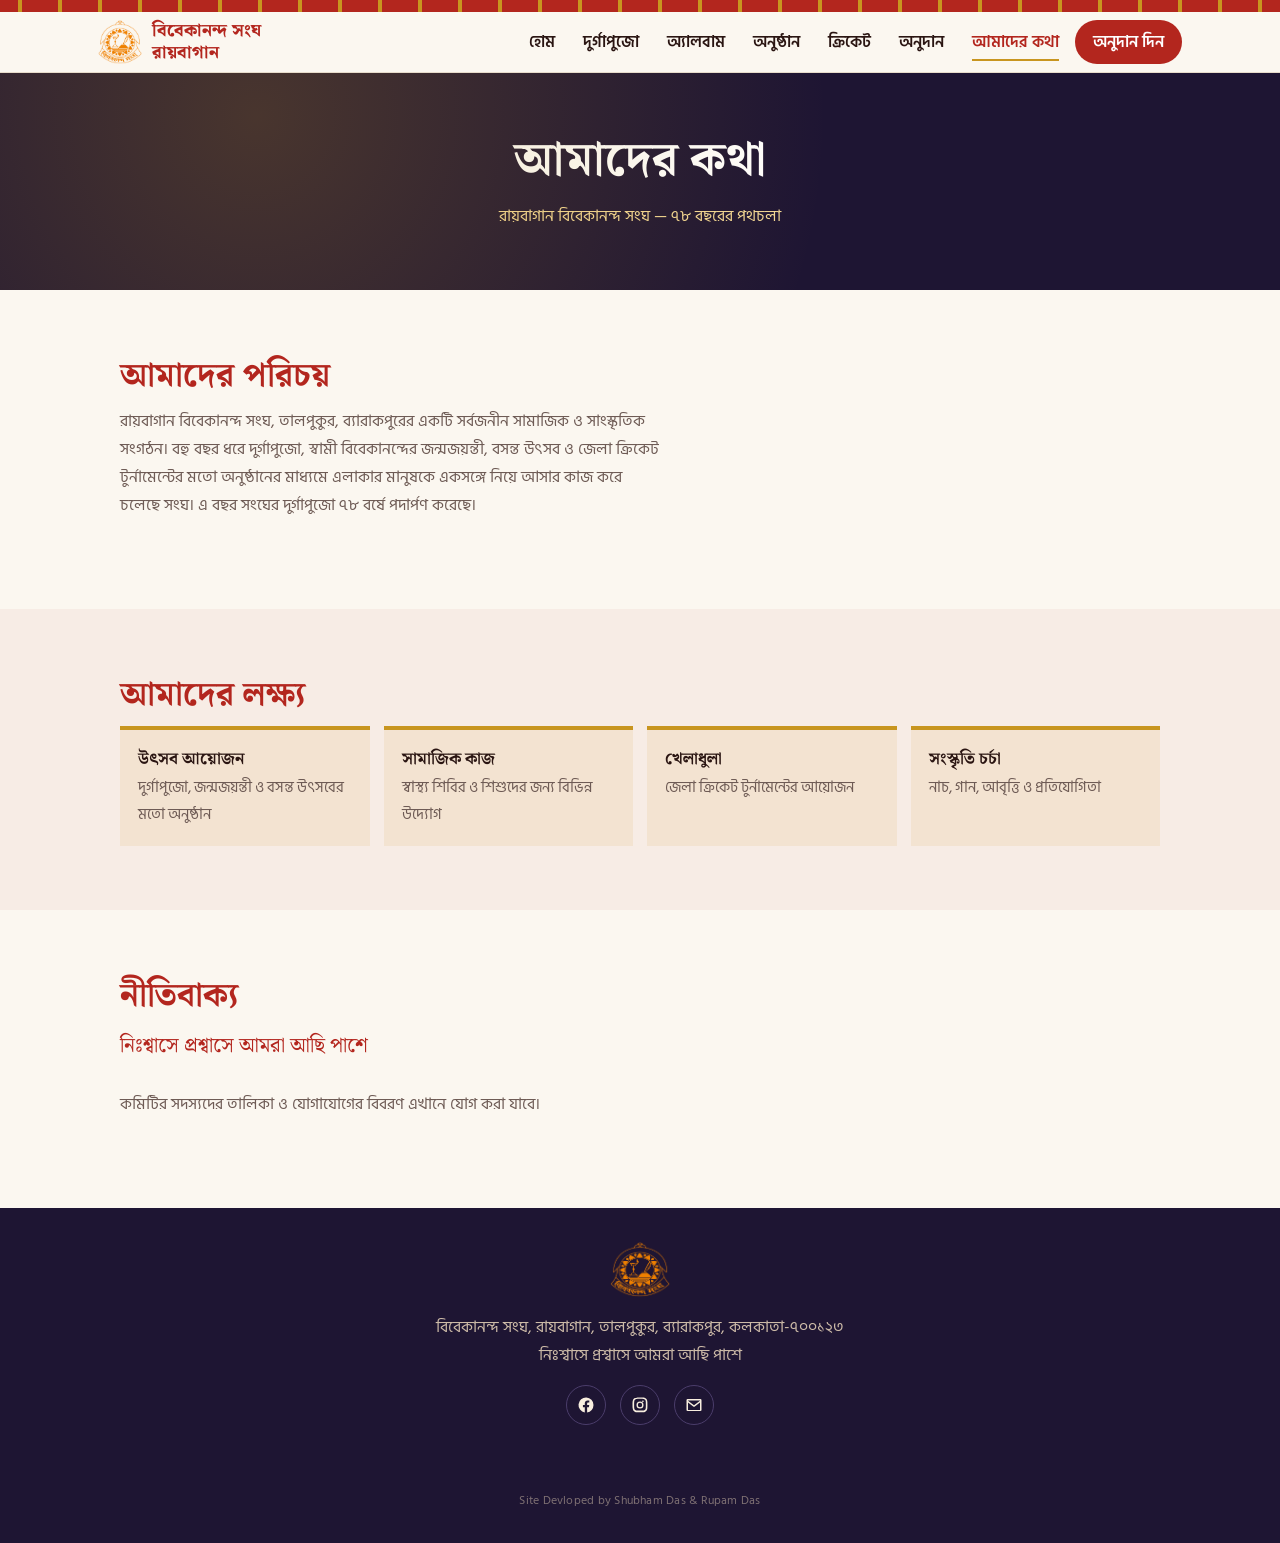
==== commit bed7881d: "Update footer credit text for clarity" ====
--- a/about.html
+++ b/about.html
@@ -73,7 +73,7 @@
 <a href="mailto:roybaganvs@gmail.com" target="_blank" rel="noopener" aria-label="Email"><svg viewBox="0 0 24 24"><path d="M2 5.5A1.5 1.5 0 0 1 3.5 4h17A1.5 1.5 0 0 1 22 5.5v13a1.5 1.5 0 0 1-1.5 1.5h-17A1.5 1.5 0 0 1 2 18.5v-13m2 .4v.5l8 5.8 8-5.8v-.5H4m16 2.9-7.4 5.4a1 1 0 0 1-1.2 0L4 8.8v9.7h16V8.8"/></svg></a>
 </div>
 <div id="google_translate_element" class="gtranslate"></div>
-<p class="credit">Making by Shubham Das &amp; Rupam Das</p>
+<p class="credit">Site Devloped by Shubham Das &amp; Rupam Das</p>
 </footer>
 <script>function googleTranslateElementInit(){new google.translate.TranslateElement({pageLanguage:"bn",includedLanguages:"en,hi",layout:google.translate.TranslateElement.InlineLayout.SIMPLE},"google_translate_element");}</script>
 <script src="https://translate.google.com/translate_a/element.js?cb=googleTranslateElementInit"></script>
